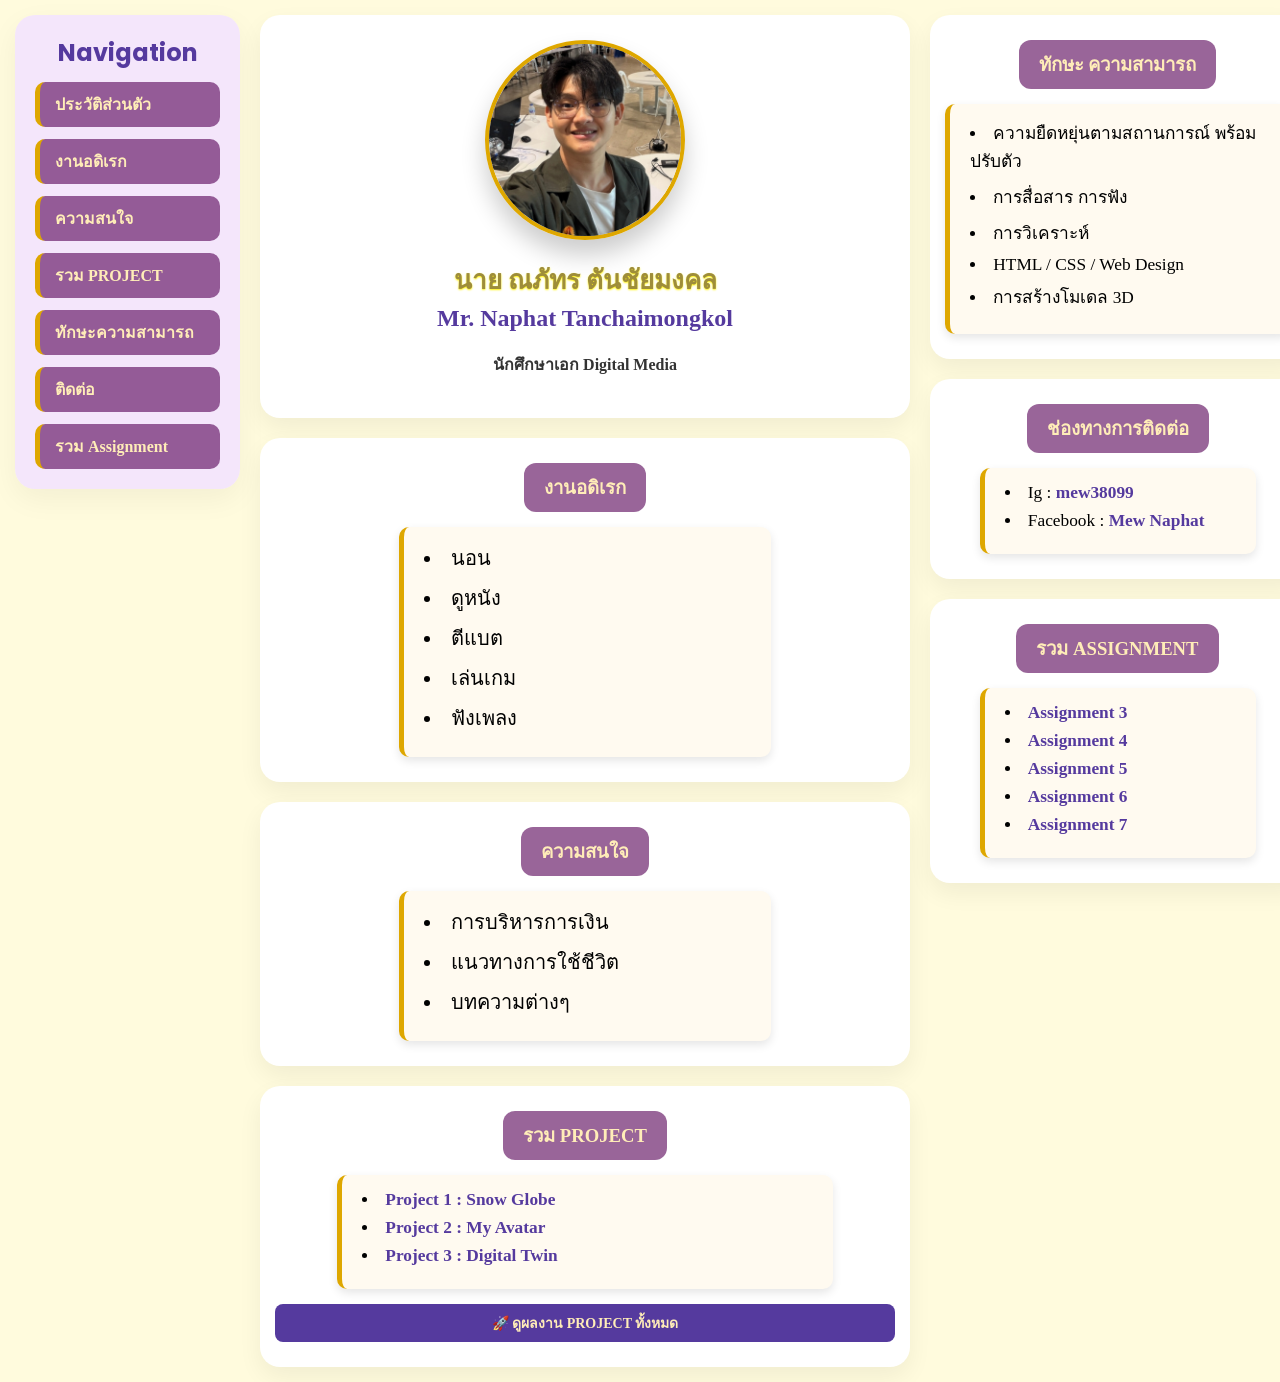
==== index.html @ 4736ffcb "upd" ====
<!DOCTYPE html>
<html lang="th">

<head>
    <meta charset="UTF-8">
    <meta name="viewport" content="width=device-width, initial-scale=1.0">
    <meta name="description" content="ประวัติและผลงานทางวิชาการ นาย ณภัทร ตันชัยมงคล">
    <meta name="keywords" content="ณภัทร ตันชัยมงคล, Web Programming, MDT312, KMUTT">
    <meta name="author" content="นาย ณภัทร ตันชัยมงคล">
    <link rel="stylesheet" type="text/css" media="screen" href="style.css">
    <title>ประวัติผลงาน - นาย ณภัทร ตันชัยมงคล</title>
</head>

<body>
    <div class="grid-container">

        <!-- ส่วนที่ 1: เมนูด้านซ้าย (Navigation) -->
        <nav id="nav-sidebar">
            <div class="menu-title">Navigation</div>
            <a href="#profile" class="menu-item active">ประวัติส่วนตัว</a>
            <a href="#hobbies" class="menu-item active">งานอดิเรก</a>
            <a href="#interests" class="menu-item active">ความสนใจ</a>
            <a href="#project-links" class="menu-item active">รวม PROJECT</a>
            <a href="#skills" class="menu-item active">ทักษะความสามารถ</a>
            <a href="#contact" class="menu-item active">ติดต่อ</a>
            <a href="#assignments" class="menu-item active">รวม Assignment</a>
        </nav>

        <!-- ส่วนที่ 2: เนื้อหาหลักตรงกลาง (Main Content) -->
        <main id="main-content">
            <section id="profile" class="section-box">
                <img src="pic\1.jpg" alt="รูปภาพประจำตัว" id="Mew">
                <h1>นาย ณภัทร ตันชัยมงคล</h1>
                <h2>Mr. Naphat Tanchaimongkol</h2>
                <p class="role-text">นักศึกษาเอก Digital Media</p>
            </section>

            <section id="hobbies" class="section-box">
                <h2 class="section-title">งานอดิเรก</h2>
                <ul class="list-content">
                    <li>นอน</li>
                    <li>ดูหนัง</li>
                    <li>ตีแบต</li>
                    <li>เล่นเกม</li>
                    <li>ฟังเพลง</li>
                </ul>
            </section>

            <section id="interests" class="section-box">
                <h2 class="section-title">ความสนใจ</h2>
                <ul class="list-content">
                    <li>การบริหารการเงิน</li>
                    <li>แนวทางการใช้ชีวิต</li>
                    <li>บทความต่างๆ</li>
                </ul>
            </section>

                        <!-- ส่วน PROJECT ลิงก์ทางขวา -->
            <section id="project-links" class="section-box">
                <h2 class="section-title">รวม PROJECT</h2>
                <ul class="list-content-side project-list">
                    <li><a href="index2.html#project1">Project 1 : Snow Globe</a></li>
                    <li><a href="index2.html#project2">Project 2 : My Avatar</a></li>
                    <li><a href="index2.html#project3">Project 3 : Digital Twin</a></li>
                </ul>

                <!-- ปุ่มลิงก์ไปยัง index2.html เพื่อดูผลงาน PROJECT ทั้งหมด -->
                <div style="margin-top: 15px;">
                    <a href="index2.html" target="_blank" class="btn-project demo-btn"
                        style="display: block; text-align: center;">🚀 ดูผลงาน PROJECT ทั้งหมด</a>
                </div>
            </section>
        </main>

        <!-- ส่วนที่ 3: แถบด้านขวา (Right Sidebar) -->
        <aside id="right-sidebar">
            <section id="skills" class="section-box">
                <h2 class="section-title">ทักษะ ความสามารถ</h2>
                <ul class="list-content-side">
                    <li>ความยืดหยุ่นตามสถานการณ์ พร้อมปรับตัว</li>
                    <li>การสื่อสาร การฟัง</li>
                    <li>การวิเคราะห์</li>
                    <li>HTML / CSS / Web Design</li>
                    <li>การสร้างโมเดล 3D</li>
                </ul>
            </section>

            <section id="contact" class="section-box">
                <h2 class="section-title">ช่องทางการติดต่อ</h2>
                <ul class="list-content-side contact-list">
                    <li>Ig : <a href="https://www.instagram.com/mew38099/" target="_blank">mew38099</a></li>
                    <li>Facebook : <a href="https://www.facebook.com/mew.naphat.2024" target="_blank">Mew Naphat</a>
                    </li>
                </ul>
            </section>

            <!-- ส่วน ASSIGNMENT -->
            <section id="assignments" class="section-box">
                <h2 class="section-title">รวม ASSIGNMENT</h2>
                <ul class="list-content-side assignment-list">
                    <li><a href="assignment3/recipe.html" target="_blank">Assignment 3</a></li>
                    <li><a href="assignment4/recipe.html" target="_blank">Assignment 4</a></li>
                    <li><a href="assignment5/index.html" target="_blank">Assignment 5</a></li>
                    <li><a href="assignment6/login.html" target="_blank">Assignment 6</a></li>
                    <li><a href="assignment7/index.html" target="_blank">Assignment 7</a></li>
                </ul>
            </section>
        </aside>

    </div>
</body>

</html>
---- style.css ----
@import url('https://fonts.googleapis.com/css2?family=Poppins:wght@400;700&display=swap');

/* 1. กำหนด box-sizing ให้ทุก Element คิดคำนวณ padding รวมในความกว้างเสมอ */
*, *::before, *::after {
    box-sizing: border-box;
}

html {
    scroll-behavior: smooth;
}

html, body {
    width: 100%;
    margin: 0;
    padding: 0;
    overflow-x: hidden;
    background-color: #fffbdd;
    font-family: Garamond, "Times New Roman", serif;
    color: #000000;
}

/* ==========================================
   CSS Grid Layout
   ========================================== */
.grid-container {
    display: grid;
    grid-template-columns: 18% 52% 30%; /* ปรับซ้ายเป็น 18% และขวาเป็น 30% */
    gap: 20px;
    max-width: 1300px;                   /* ขยายความกว้างรวมของหน้าจอเพิ่มขึ้นเล็กน้อย */
    width: 100%;
    margin: 0 auto;
    padding: 15px;
}

/* ปรับให้รายการฝั่งขวาขยายพื้นที่เต็มกล่อง ไม่ตกบรรทัด */
.list-content-side {
    font-size: 13pt;
    padding: 15px 20px;
    width: 100%;                         /* ให้กล่องข้อความขยายเต็มความกว้างแถบขวา */
    min-width: 100%;
}

/* ==========================================
   Responsive Design
   ========================================== */
@media only screen and (max-width: 769px) {
    .grid-container {
        grid-template-columns: 1fr 1fr;
        gap: 15px;
    }
    #nav-sidebar {
        grid-column: 1 / span 2;
    }
    #main-content {
        grid-column: 1 / span 1;
    }
    #right-sidebar {
        grid-column: 2 / span 1;
    }
}

@media only screen and (max-width: 480px) {
    .grid-container {
        grid-template-columns: 1fr;
        gap: 15px;
    }
    #nav-sidebar, #main-content, #right-sidebar {
        grid-column: 1 / span 1;
    }
}

/* ==========================================
   Styling & Components
   ========================================== */
#nav-sidebar {
    background: rgba(243, 228, 255, 0.88);
    padding: 20px;
    border-radius: 20px;
    box-shadow: 0 10px 30px rgba(0, 0, 0, 0.05);
    display: flex;
    flex-direction: column;
    gap: 12px;
    height: fit-content;
    width: 100%;
}

#main-content, #right-sidebar {
    display: flex;
    flex-direction: column;
    gap: 20px;
    width: 100%;
}

.section-box {
    background: #ffffff;
    padding: 25px 15px;
    border-radius: 20px;
    box-shadow: 0 10px 25px rgba(0, 0, 0, 0.06);
    text-align: center;
    width: 100%;
}

/* เมนู Navigation */
.menu-title {
    font-weight: 700;
    font-family: 'Poppins', sans-serif;
    color: #553a9e;
    font-size: 24px;
    text-align: center;
}

.menu-item.active {
    text-decoration: none;
    padding: 10px 15px;
    background-color: #5700569a;
    color: #ffedb8;
    border-left: 5px solid #dea700;
    border-radius: 10px;
    font-weight: bold;
    display: block;
    width: 100%;
    transition: 0.3s cubic-bezier(0.25, 0.8, 0.25, 1);
}

.menu-item.active:hover {
    background-color: rgb(79, 29, 96);
    transform: scale(1.02);
}

/* รูปโปรไฟล์ */
#Mew {
    width: 200px;
    height: 200px;
    max-width: 100%;
    object-fit: cover;
    border: 4px solid #dea700;
    border-radius: 50%;
    box-shadow: 0 15px 25px rgba(0, 0, 0, 0.2);
    transition: 0.3s cubic-bezier(0.25, 0.8, 0.25, 1);
    margin: 0 auto;
}

#Mew:hover {
    transform: scale(1.05) rotate(2deg);
    box-shadow: 0px 8px 30px rgba(158, 141, 58, 0.6);
}

/* ตัวอักษร */
h1 {
    font-family: 'Poppins', sans-serif;
    font-size: 26px;
    color: #9e8d3a;
    text-shadow: 0 1px 2px #fff200;
    margin: 15px 0 5px 0;
    word-wrap: break-word;
}

h2 {
    color: #553a9e;
    margin-top: 0;
}

.role-text {
    font-size: 16px;
    font-weight: bold;
    color: #333;
}

.section-title {
    background-color: #5700569a;
    color: #ffedb8;
    font-size: 14pt;
    font-weight: bold;
    border-radius: 12px;
    padding: 10px 20px;
    display: inline-block;
    margin-bottom: 15px;
    max-width: 100%;
}

/* รายการ (List) จัดข้อความและจุด Bullet ให้อยู่ตรงกลางกล่อง */
.list-content, .list-content-side {
    text-align: left;
    font-size: 15pt;
    background-color: #fffaf0;
    border-left: 5px solid #dea700;
    border-radius: 10px;
    box-shadow: 0 4px 10px rgba(0, 0, 0, 0.1);
    margin: 0 auto;
    padding: 15px 20px;
    width: fit-content;
    min-width: 60%;
    max-width: 100%;
    list-style-position: inside;
}

.list-content-side {
    font-size: 13pt;
    padding: 15px 20px;
    min-width: 80%;
}

li {
    margin-bottom: 8px;
    word-break: break-word;
}

.contact-list a,
.project-list a,
.assignment-list a {
    color: #553a9e;
    text-decoration: none;
    font-weight: bold;
    transition: color 0.2s ease;
}

.contact-list a:hover,
.project-list a:hover,
.assignment-list a:hover {
    text-decoration: underline;
    color: #dea700;
}

/* ==========================================
   สไตล์เฉพาะส่วน PROJECT CARDS
   ========================================== */
.project-container {
    display: flex;
    flex-direction: column;
    gap: 25px;
    width: 100%;
}

.project-card {
    background-color: #fffaf0;
    border-left: 5px solid #dea700;
    border-radius: 15px;
    padding: 20px;
    box-shadow: 0 4px 10px rgba(0, 0, 0, 0.08);
    text-align: left;
}

.project-name {
    color: #553a9e;
    font-family: 'Poppins', sans-serif;
    font-size: 18px;
    margin-top: 0;
    margin-bottom: 15px;
}

.project-media {
    margin-bottom: 15px;
    border-radius: 10px;
    overflow: hidden;
    box-shadow: 0 2px 8px rgba(0, 0, 0, 0.1);
}

.project-img {
    width: 100%;
    height: auto;
    display: block;
    object-fit: cover;
    border-radius: 10px;
}

.project-video {
    width: 100%;
    height: 250px;
    border-radius: 10px;
}

.project-info {
    font-size: 15pt;
    line-height: 1.6;
    color: #333;
    margin-bottom: 15px;
}

.project-links-group {
    display: flex;
    flex-wrap: wrap;
    gap: 10px;
}

.btn-project {
    display: inline-block;
    padding: 8px 16px;
    border-radius: 8px;
    text-decoration: none;
    font-weight: bold;
    font-size: 14px;
    transition: 0.2s ease;
}

.canva-btn {
    background-color: #00c4cc;
    color: #ffffff;
}

.canva-btn:hover {
    background-color: #009aa0;
}

.demo-btn {
    background-color: #553a9e;
    color: #ffedb8;
}

.demo-btn:hover {
    background-color: #3f2a77;
}
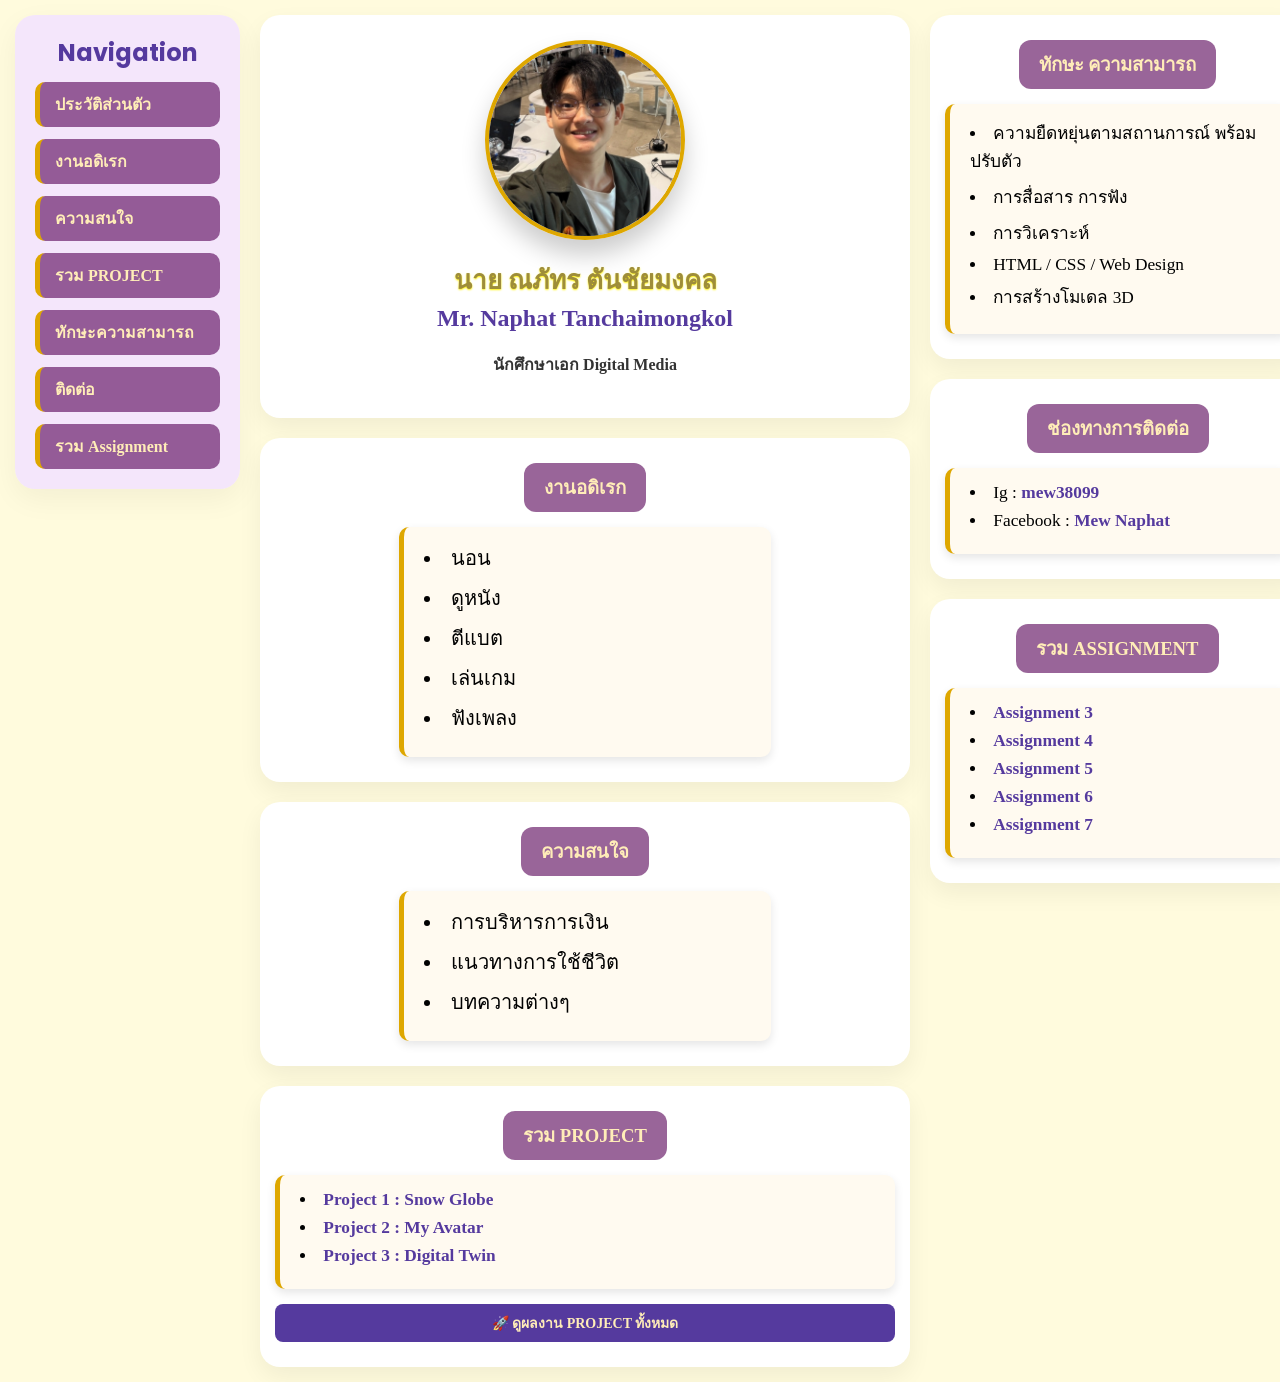
==== commit 73a25c3c: "upd" ====
--- a/index.html
+++ b/index.html
@@ -55,7 +55,7 @@
                 </ul>
             </section>
 
-                        <!-- ส่วน PROJECT ลิงก์ทางขวา -->
+            <!-- ส่วน PROJECT ลิงก์ -->
             <section id="project-links" class="section-box">
                 <h2 class="section-title">รวม PROJECT</h2>
                 <ul class="list-content-side project-list">
--- a/style.css
+++ b/style.css
@@ -30,14 +30,6 @@
     width: 100%;
     margin: 0 auto;
     padding: 15px;
-}
-
-/* ปรับให้รายการฝั่งขวาขยายพื้นที่เต็มกล่อง ไม่ตกบรรทัด */
-.list-content-side {
-    font-size: 13pt;
-    padding: 15px 20px;
-    width: 100%;                         /* ให้กล่องข้อความขยายเต็มความกว้างแถบขวา */
-    min-width: 100%;
 }
 
 /* ==========================================
@@ -194,10 +186,12 @@
     list-style-position: inside;
 }
 
+/* ปรับให้รายการฝั่งขวาขยายพื้นที่เต็มกล่อง ไม่ตกบรรทัด */
 .list-content-side {
     font-size: 13pt;
     padding: 15px 20px;
-    min-width: 80%;
+    width: 100%;
+    min-width: 100%;
 }
 
 li {
